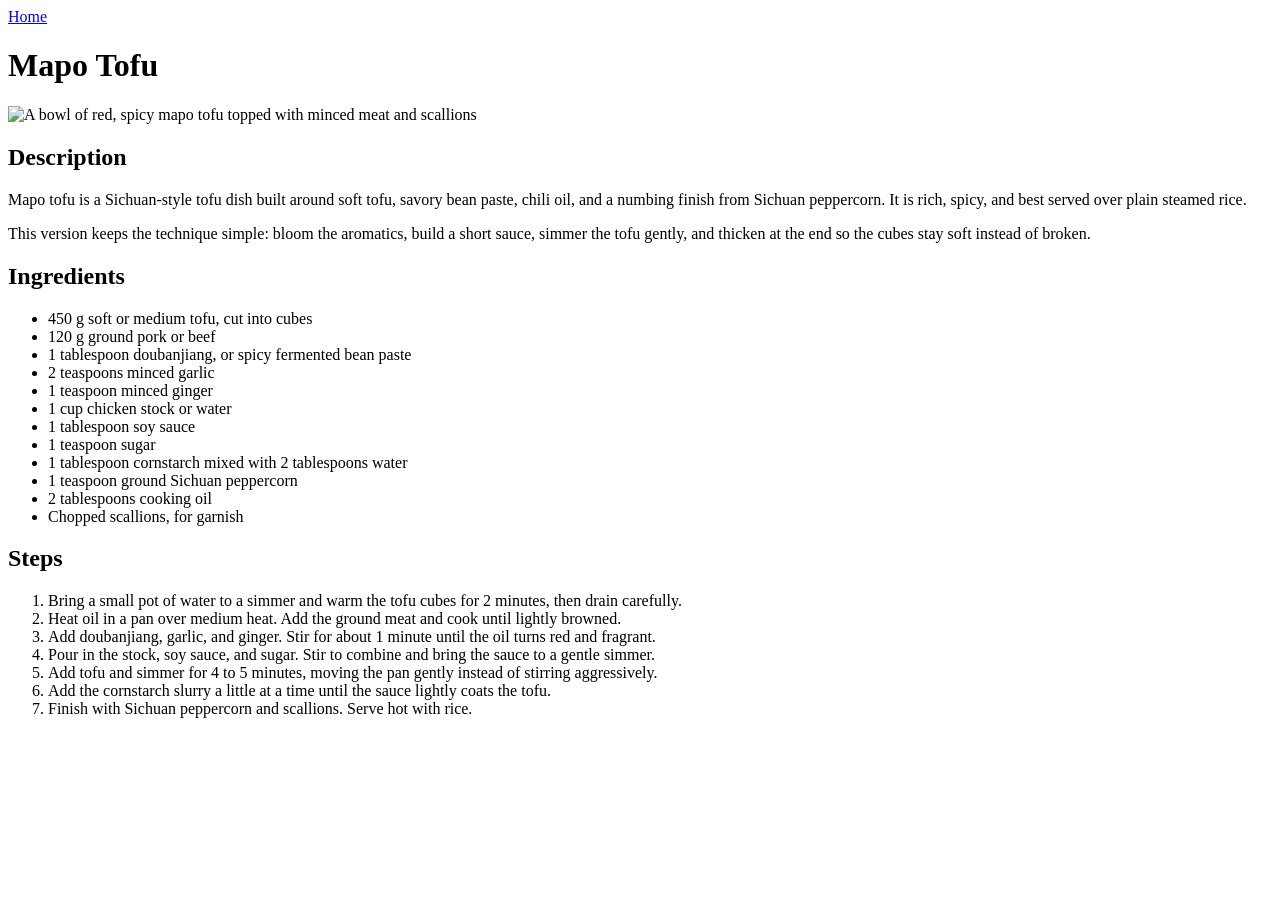
==== recipes/mapo-tofu.html @ 097ff70b "Add recipes website" ====
<!DOCTYPE html>
<html lang="en">
<head>
  <meta charset="UTF-8">
  <meta name="viewport" content="width=device-width, initial-scale=1.0">
  <title>Mapo Tofu</title>
</head>
<body>
  <a href="../index.html">Home</a>

  <h1>Mapo Tofu</h1>

  <img
    src="https://commons.wikimedia.org/wiki/Special:FilePath/Mapo%20tofu.JPG"
    alt="A bowl of red, spicy mapo tofu topped with minced meat and scallions"
    width="300">

  <h2>Description</h2>
  <p>
    Mapo tofu is a Sichuan-style tofu dish built around soft tofu, savory bean paste,
    chili oil, and a numbing finish from Sichuan peppercorn. It is rich, spicy, and best
    served over plain steamed rice.
  </p>
  <p>
    This version keeps the technique simple: bloom the aromatics, build a short sauce,
    simmer the tofu gently, and thicken at the end so the cubes stay soft instead of broken.
  </p>

  <h2>Ingredients</h2>
  <ul>
    <li>450 g soft or medium tofu, cut into cubes</li>
    <li>120 g ground pork or beef</li>
    <li>1 tablespoon doubanjiang, or spicy fermented bean paste</li>
    <li>2 teaspoons minced garlic</li>
    <li>1 teaspoon minced ginger</li>
    <li>1 cup chicken stock or water</li>
    <li>1 tablespoon soy sauce</li>
    <li>1 teaspoon sugar</li>
    <li>1 tablespoon cornstarch mixed with 2 tablespoons water</li>
    <li>1 teaspoon ground Sichuan peppercorn</li>
    <li>2 tablespoons cooking oil</li>
    <li>Chopped scallions, for garnish</li>
  </ul>

  <h2>Steps</h2>
  <ol>
    <li>Bring a small pot of water to a simmer and warm the tofu cubes for 2 minutes, then drain carefully.</li>
    <li>Heat oil in a pan over medium heat. Add the ground meat and cook until lightly browned.</li>
    <li>Add doubanjiang, garlic, and ginger. Stir for about 1 minute until the oil turns red and fragrant.</li>
    <li>Pour in the stock, soy sauce, and sugar. Stir to combine and bring the sauce to a gentle simmer.</li>
    <li>Add tofu and simmer for 4 to 5 minutes, moving the pan gently instead of stirring aggressively.</li>
    <li>Add the cornstarch slurry a little at a time until the sauce lightly coats the tofu.</li>
    <li>Finish with Sichuan peppercorn and scallions. Serve hot with rice.</li>
  </ol>
</body>
</html>
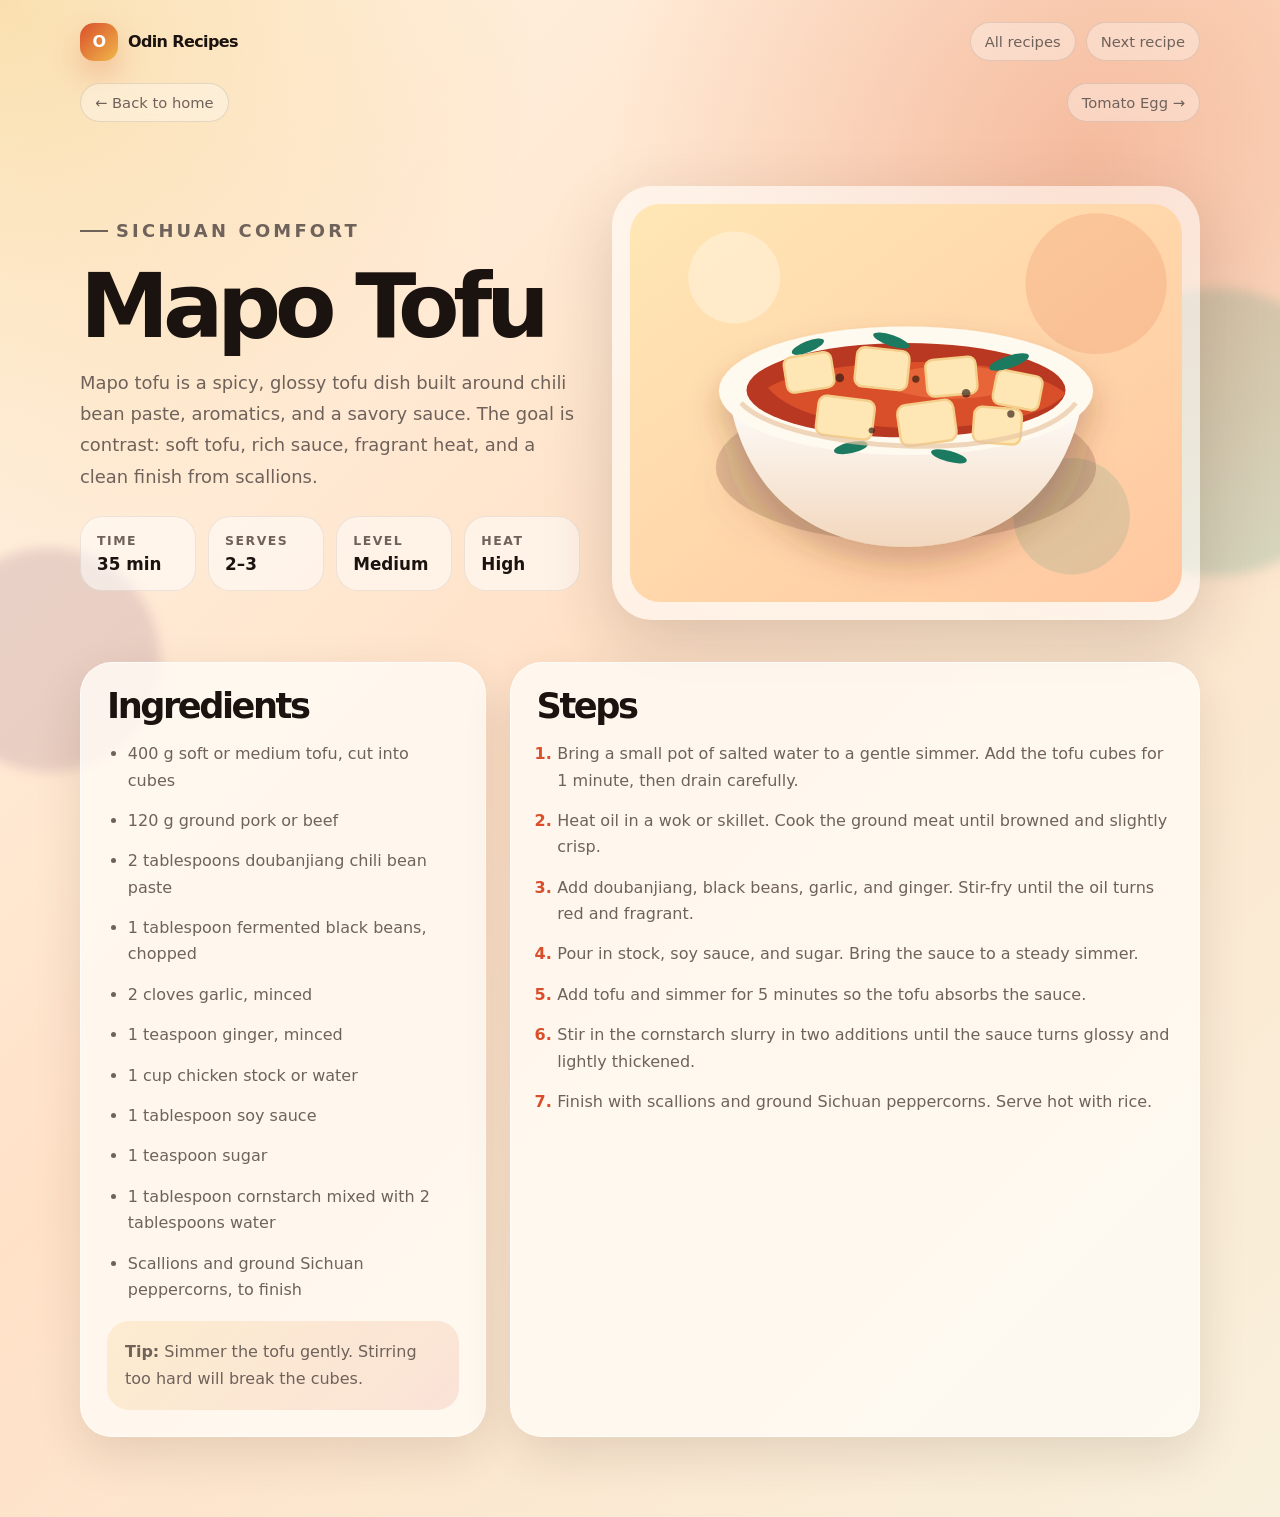
==== commit a5d8c150: "Polish recipes website" ====
--- a/recipes/mapo-tofu.html
+++ b/recipes/mapo-tofu.html
@@ -1,56 +1,84 @@
 <!DOCTYPE html>
 <html lang="en">
-<head>
-  <meta charset="UTF-8">
-  <meta name="viewport" content="width=device-width, initial-scale=1.0">
-  <title>Mapo Tofu</title>
-</head>
-<body>
-  <a href="../index.html">Home</a>
+  <head>
+    <meta charset="UTF-8" />
+    <meta name="viewport" content="width=device-width, initial-scale=1.0" />
+    <title>Mapo Tofu | Odin Recipes</title>
+    <link rel="stylesheet" href="../styles.css" />
+  </head>
+  <body>
+    <header class="site-header">
+      <nav class="nav container" aria-label="Recipe navigation">
+        <a class="logo" href="../index.html">
+          <span class="logo-mark">O</span>
+          <span>Odin Recipes</span>
+        </a>
+        <div class="nav-links">
+          <a href="../index.html#recipes">All recipes</a>
+          <a href="tomato-egg.html">Next recipe</a>
+        </div>
+      </nav>
+    </header>
 
-  <h1>Mapo Tofu</h1>
+    <main class="container">
+      <div class="recipe-nav">
+        <a class="back-link" href="../index.html">← Back to home</a>
+        <a class="back-link" href="tomato-egg.html">Tomato Egg →</a>
+      </div>
 
-  <img
-    src="https://commons.wikimedia.org/wiki/Special:FilePath/Mapo%20tofu.JPG"
-    alt="A bowl of red, spicy mapo tofu topped with minced meat and scallions"
-    width="300">
+      <section class="recipe-hero">
+        <div>
+          <p class="eyebrow">Sichuan comfort</p>
+          <h1>Mapo Tofu</h1>
+          <p>
+            Mapo tofu is a spicy, glossy tofu dish built around chili bean paste,
+            aromatics, and a savory sauce. The goal is contrast: soft tofu, rich sauce,
+            fragrant heat, and a clean finish from scallions.
+          </p>
+          <div class="stat-strip">
+            <div class="stat"><span>Time</span><strong>35 min</strong></div>
+            <div class="stat"><span>Serves</span><strong>2–3</strong></div>
+            <div class="stat"><span>Level</span><strong>Medium</strong></div>
+            <div class="stat"><span>Heat</span><strong>High</strong></div>
+          </div>
+        </div>
+        <div class="recipe-image-panel">
+          <img src="../images/mapo-tofu.svg" alt="Stylized bowl of mapo tofu" />
+        </div>
+      </section>
 
-  <h2>Description</h2>
-  <p>
-    Mapo tofu is a Sichuan-style tofu dish built around soft tofu, savory bean paste,
-    chili oil, and a numbing finish from Sichuan peppercorn. It is rich, spicy, and best
-    served over plain steamed rice.
-  </p>
-  <p>
-    This version keeps the technique simple: bloom the aromatics, build a short sauce,
-    simmer the tofu gently, and thicken at the end so the cubes stay soft instead of broken.
-  </p>
+      <section class="recipe-layout">
+        <aside class="panel ingredients">
+          <h2>Ingredients</h2>
+          <ul>
+            <li>400 g soft or medium tofu, cut into cubes</li>
+            <li>120 g ground pork or beef</li>
+            <li>2 tablespoons doubanjiang chili bean paste</li>
+            <li>1 tablespoon fermented black beans, chopped</li>
+            <li>2 cloves garlic, minced</li>
+            <li>1 teaspoon ginger, minced</li>
+            <li>1 cup chicken stock or water</li>
+            <li>1 tablespoon soy sauce</li>
+            <li>1 teaspoon sugar</li>
+            <li>1 tablespoon cornstarch mixed with 2 tablespoons water</li>
+            <li>Scallions and ground Sichuan peppercorns, to finish</li>
+          </ul>
+          <div class="tip"><strong>Tip:</strong> Simmer the tofu gently. Stirring too hard will break the cubes.</div>
+        </aside>
 
-  <h2>Ingredients</h2>
-  <ul>
-    <li>450 g soft or medium tofu, cut into cubes</li>
-    <li>120 g ground pork or beef</li>
-    <li>1 tablespoon doubanjiang, or spicy fermented bean paste</li>
-    <li>2 teaspoons minced garlic</li>
-    <li>1 teaspoon minced ginger</li>
-    <li>1 cup chicken stock or water</li>
-    <li>1 tablespoon soy sauce</li>
-    <li>1 teaspoon sugar</li>
-    <li>1 tablespoon cornstarch mixed with 2 tablespoons water</li>
-    <li>1 teaspoon ground Sichuan peppercorn</li>
-    <li>2 tablespoons cooking oil</li>
-    <li>Chopped scallions, for garnish</li>
-  </ul>
-
-  <h2>Steps</h2>
-  <ol>
-    <li>Bring a small pot of water to a simmer and warm the tofu cubes for 2 minutes, then drain carefully.</li>
-    <li>Heat oil in a pan over medium heat. Add the ground meat and cook until lightly browned.</li>
-    <li>Add doubanjiang, garlic, and ginger. Stir for about 1 minute until the oil turns red and fragrant.</li>
-    <li>Pour in the stock, soy sauce, and sugar. Stir to combine and bring the sauce to a gentle simmer.</li>
-    <li>Add tofu and simmer for 4 to 5 minutes, moving the pan gently instead of stirring aggressively.</li>
-    <li>Add the cornstarch slurry a little at a time until the sauce lightly coats the tofu.</li>
-    <li>Finish with Sichuan peppercorn and scallions. Serve hot with rice.</li>
-  </ol>
-</body>
+        <section class="panel steps">
+          <h2>Steps</h2>
+          <ol>
+            <li>Bring a small pot of salted water to a gentle simmer. Add the tofu cubes for 1 minute, then drain carefully.</li>
+            <li>Heat oil in a wok or skillet. Cook the ground meat until browned and slightly crisp.</li>
+            <li>Add doubanjiang, black beans, garlic, and ginger. Stir-fry until the oil turns red and fragrant.</li>
+            <li>Pour in stock, soy sauce, and sugar. Bring the sauce to a steady simmer.</li>
+            <li>Add tofu and simmer for 5 minutes so the tofu absorbs the sauce.</li>
+            <li>Stir in the cornstarch slurry in two additions until the sauce turns glossy and lightly thickened.</li>
+            <li>Finish with scallions and ground Sichuan peppercorns. Serve hot with rice.</li>
+          </ol>
+        </section>
+      </section>
+    </main>
+  </body>
 </html>
--- a/styles.css
+++ b/styles.css
@@ -0,0 +1,522 @@
+:root {
+  --ink: #1b130f;
+  --muted: #6f625b;
+  --cream: #fff6e7;
+  --paper: rgba(255, 252, 246, 0.82);
+  --paper-solid: #fffaf0;
+  --spice: #d94f2b;
+  --gold: #f0b84a;
+  --jade: #2e8f76;
+  --plum: #6f3b67;
+  --shadow: 0 24px 70px rgba(55, 32, 20, 0.18);
+  --radius: 28px;
+}
+
+* {
+  box-sizing: border-box;
+}
+
+html {
+  scroll-behavior: smooth;
+}
+
+body {
+  margin: 0;
+  min-height: 100vh;
+  font-family: Inter, ui-sans-serif, system-ui, -apple-system, BlinkMacSystemFont, "Segoe UI", sans-serif;
+  color: var(--ink);
+  background:
+    radial-gradient(circle at top left, rgba(240, 184, 74, 0.35), transparent 34rem),
+    radial-gradient(circle at 85% 10%, rgba(217, 79, 43, 0.26), transparent 30rem),
+    linear-gradient(135deg, #fff6e7 0%, #ffe1c7 45%, #f8f0dc 100%);
+  overflow-x: hidden;
+}
+
+body::before,
+body::after {
+  content: "";
+  position: fixed;
+  border-radius: 999px;
+  z-index: -1;
+  filter: blur(6px);
+}
+
+body::before {
+  width: 18rem;
+  height: 18rem;
+  right: -5rem;
+  top: 18rem;
+  background: rgba(46, 143, 118, 0.18);
+}
+
+body::after {
+  width: 14rem;
+  height: 14rem;
+  left: -4rem;
+  bottom: 8rem;
+  background: rgba(111, 59, 103, 0.15);
+}
+
+a {
+  color: inherit;
+}
+
+img {
+  display: block;
+  max-width: 100%;
+}
+
+.container {
+  width: min(1120px, calc(100% - 32px));
+  margin-inline: auto;
+}
+
+.site-header {
+  padding: 22px 0;
+}
+
+.nav {
+  display: flex;
+  justify-content: space-between;
+  align-items: center;
+  gap: 18px;
+}
+
+.logo {
+  display: inline-flex;
+  align-items: center;
+  gap: 10px;
+  font-weight: 900;
+  text-decoration: none;
+  letter-spacing: -0.04em;
+}
+
+.logo-mark {
+  width: 38px;
+  height: 38px;
+  display: grid;
+  place-items: center;
+  border-radius: 14px;
+  color: #fff;
+  background: linear-gradient(135deg, var(--spice), var(--gold));
+  box-shadow: 0 14px 30px rgba(217, 79, 43, 0.26);
+}
+
+.nav-links {
+  display: flex;
+  align-items: center;
+  gap: 10px;
+  flex-wrap: wrap;
+}
+
+.nav-links a,
+.back-link {
+  padding: 10px 14px;
+  border: 1px solid rgba(27, 19, 15, 0.11);
+  border-radius: 999px;
+  background: rgba(255, 255, 255, 0.34);
+  backdrop-filter: blur(14px);
+  text-decoration: none;
+  color: var(--muted);
+  font-size: 0.92rem;
+  transition: transform 160ms ease, background 160ms ease, color 160ms ease;
+}
+
+.nav-links a:hover,
+.back-link:hover {
+  transform: translateY(-2px);
+  background: rgba(255, 255, 255, 0.72);
+  color: var(--ink);
+}
+
+.hero {
+  display: grid;
+  grid-template-columns: 1.06fr 0.94fr;
+  gap: 34px;
+  align-items: center;
+  padding: 40px 0 70px;
+}
+
+.eyebrow {
+  display: inline-flex;
+  align-items: center;
+  gap: 8px;
+  margin: 0 0 16px;
+  color: var(--spice);
+  font-size: 0.8rem;
+  font-weight: 900;
+  letter-spacing: 0.18em;
+  text-transform: uppercase;
+}
+
+.eyebrow::before {
+  content: "";
+  width: 28px;
+  height: 2px;
+  background: currentColor;
+}
+
+h1,
+h2,
+h3 {
+  margin: 0;
+  line-height: 0.96;
+  letter-spacing: -0.07em;
+}
+
+h1 {
+  max-width: 760px;
+  font-size: clamp(3.4rem, 9vw, 7.8rem);
+}
+
+.hero-text p {
+  max-width: 640px;
+  margin: 24px 0 0;
+  font-size: clamp(1.05rem, 2vw, 1.28rem);
+  line-height: 1.7;
+  color: var(--muted);
+}
+
+.hero-actions {
+  display: flex;
+  align-items: center;
+  gap: 14px;
+  flex-wrap: wrap;
+  margin-top: 32px;
+}
+
+.button {
+  display: inline-flex;
+  align-items: center;
+  justify-content: center;
+  min-height: 48px;
+  padding: 0 20px;
+  border-radius: 999px;
+  border: 1px solid rgba(27, 19, 15, 0.1);
+  text-decoration: none;
+  font-weight: 800;
+  transition: transform 160ms ease, box-shadow 160ms ease;
+}
+
+.button:hover {
+  transform: translateY(-2px);
+}
+
+.button.primary {
+  color: #fff;
+  background: linear-gradient(135deg, var(--ink), #4a2e23);
+  box-shadow: 0 18px 38px rgba(55, 32, 20, 0.22);
+}
+
+.button.secondary {
+  color: var(--ink);
+  background: rgba(255, 255, 255, 0.5);
+}
+
+.hero-card {
+  position: relative;
+  min-height: 520px;
+  border: 1px solid rgba(255, 255, 255, 0.62);
+  border-radius: 44px;
+  background: linear-gradient(160deg, rgba(255, 255, 255, 0.78), rgba(255, 255, 255, 0.35));
+  box-shadow: var(--shadow);
+  overflow: hidden;
+}
+
+.hero-card::before {
+  content: "";
+  position: absolute;
+  inset: 22px;
+  border-radius: 34px;
+  border: 1px solid rgba(27, 19, 15, 0.08);
+}
+
+.hero-dish {
+  position: absolute;
+  width: 118%;
+  max-width: none;
+  left: 50%;
+  top: 48%;
+  transform: translate(-50%, -50%);
+  filter: drop-shadow(0 28px 45px rgba(81, 47, 28, 0.22));
+  animation: float 5s ease-in-out infinite;
+}
+
+.hero-note {
+  position: absolute;
+  left: 26px;
+  right: 26px;
+  bottom: 26px;
+  padding: 18px 20px;
+  border-radius: 24px;
+  background: rgba(255, 250, 240, 0.76);
+  backdrop-filter: blur(18px);
+  box-shadow: 0 18px 38px rgba(55, 32, 20, 0.12);
+}
+
+.hero-note strong {
+  display: block;
+  margin-bottom: 6px;
+}
+
+.hero-note span {
+  color: var(--muted);
+}
+
+@keyframes float {
+  0%, 100% { transform: translate(-50%, -50%) rotate(-1deg); }
+  50% { transform: translate(-50%, -53%) rotate(1.2deg); }
+}
+
+.section-heading {
+  display: flex;
+  align-items: end;
+  justify-content: space-between;
+  gap: 24px;
+  margin-bottom: 24px;
+}
+
+.section-heading h2 {
+  font-size: clamp(2.4rem, 5vw, 4.4rem);
+}
+
+.section-heading p {
+  max-width: 410px;
+  margin: 0;
+  color: var(--muted);
+  line-height: 1.6;
+}
+
+.recipe-grid {
+  display: grid;
+  grid-template-columns: repeat(3, 1fr);
+  gap: 22px;
+  padding-bottom: 84px;
+}
+
+.recipe-card {
+  position: relative;
+  overflow: hidden;
+  min-height: 520px;
+  border-radius: var(--radius);
+  border: 1px solid rgba(255, 255, 255, 0.65);
+  background: var(--paper);
+  box-shadow: 0 22px 50px rgba(55, 32, 20, 0.13);
+  text-decoration: none;
+  transition: transform 180ms ease, box-shadow 180ms ease;
+}
+
+.recipe-card:hover {
+  transform: translateY(-8px);
+  box-shadow: 0 28px 70px rgba(55, 32, 20, 0.2);
+}
+
+.recipe-card img {
+  width: 100%;
+  height: 285px;
+  object-fit: cover;
+}
+
+.card-body {
+  padding: 24px;
+}
+
+.card-body h3 {
+  font-size: 2.1rem;
+}
+
+.card-body p {
+  color: var(--muted);
+  line-height: 1.65;
+}
+
+.meta-row {
+  display: flex;
+  flex-wrap: wrap;
+  gap: 8px;
+  margin-top: 18px;
+}
+
+.pill {
+  display: inline-flex;
+  padding: 8px 11px;
+  border-radius: 999px;
+  background: rgba(217, 79, 43, 0.1);
+  color: #8d321e;
+  font-size: 0.82rem;
+  font-weight: 800;
+}
+
+.footer {
+  padding: 34px 0 46px;
+  color: var(--muted);
+  border-top: 1px solid rgba(27, 19, 15, 0.09);
+}
+
+.recipe-hero {
+  display: grid;
+  grid-template-columns: 0.92fr 1.08fr;
+  gap: 32px;
+  align-items: center;
+  padding: 34px 0 42px;
+}
+
+.recipe-hero h1 {
+  font-size: clamp(3.1rem, 7vw, 6.3rem);
+}
+
+.recipe-hero p {
+  color: var(--muted);
+  font-size: 1.12rem;
+  line-height: 1.75;
+}
+
+.recipe-image-panel {
+  padding: 18px;
+  border-radius: 40px;
+  background: rgba(255, 255, 255, 0.55);
+  box-shadow: var(--shadow);
+}
+
+.recipe-image-panel img {
+  width: 100%;
+  border-radius: 30px;
+}
+
+.stat-strip {
+  display: grid;
+  grid-template-columns: repeat(4, 1fr);
+  gap: 12px;
+  margin-top: 24px;
+}
+
+.stat {
+  padding: 16px;
+  border-radius: 22px;
+  background: rgba(255, 255, 255, 0.52);
+  border: 1px solid rgba(27, 19, 15, 0.08);
+}
+
+.stat span {
+  display: block;
+  color: var(--muted);
+  font-size: 0.78rem;
+  text-transform: uppercase;
+  letter-spacing: 0.12em;
+  font-weight: 900;
+}
+
+.stat strong {
+  display: block;
+  margin-top: 6px;
+  font-size: 1.05rem;
+}
+
+.recipe-layout {
+  display: grid;
+  grid-template-columns: 0.74fr 1.26fr;
+  gap: 24px;
+  padding-bottom: 80px;
+}
+
+.panel {
+  border-radius: 32px;
+  background: var(--paper);
+  border: 1px solid rgba(255, 255, 255, 0.62);
+  box-shadow: 0 18px 48px rgba(55, 32, 20, 0.12);
+  padding: 26px;
+}
+
+.panel h2 {
+  font-size: 2.2rem;
+  margin-bottom: 18px;
+}
+
+.ingredients ul,
+.steps ol {
+  margin: 0;
+  padding-left: 1.3rem;
+}
+
+.ingredients li,
+.steps li {
+  margin: 0 0 14px;
+  line-height: 1.65;
+  color: var(--muted);
+}
+
+.steps li::marker {
+  color: var(--spice);
+  font-weight: 900;
+}
+
+.tip {
+  margin-top: 18px;
+  padding: 18px;
+  border-radius: 22px;
+  background: linear-gradient(135deg, rgba(240, 184, 74, 0.18), rgba(217, 79, 43, 0.12));
+  color: var(--muted);
+  line-height: 1.65;
+}
+
+.recipe-nav {
+  display: flex;
+  justify-content: space-between;
+  gap: 12px;
+  flex-wrap: wrap;
+  margin: 0 0 30px;
+}
+
+@media (max-width: 900px) {
+  .hero,
+  .recipe-hero,
+  .recipe-layout {
+    grid-template-columns: 1fr;
+  }
+
+  .recipe-grid {
+    grid-template-columns: 1fr;
+  }
+
+  .section-heading {
+    align-items: start;
+    flex-direction: column;
+  }
+
+  .hero-card {
+    min-height: 420px;
+  }
+
+  .stat-strip {
+    grid-template-columns: repeat(2, 1fr);
+  }
+}
+
+@media (max-width: 540px) {
+  .nav {
+    align-items: start;
+    flex-direction: column;
+  }
+
+  .nav-links {
+    width: 100%;
+  }
+
+  .nav-links a {
+    flex: 1;
+    text-align: center;
+  }
+
+  .hero-card {
+    min-height: 360px;
+  }
+
+  .hero-note {
+    position: static;
+    margin: 250px 18px 18px;
+  }
+
+  .stat-strip {
+    grid-template-columns: 1fr;
+  }
+}
